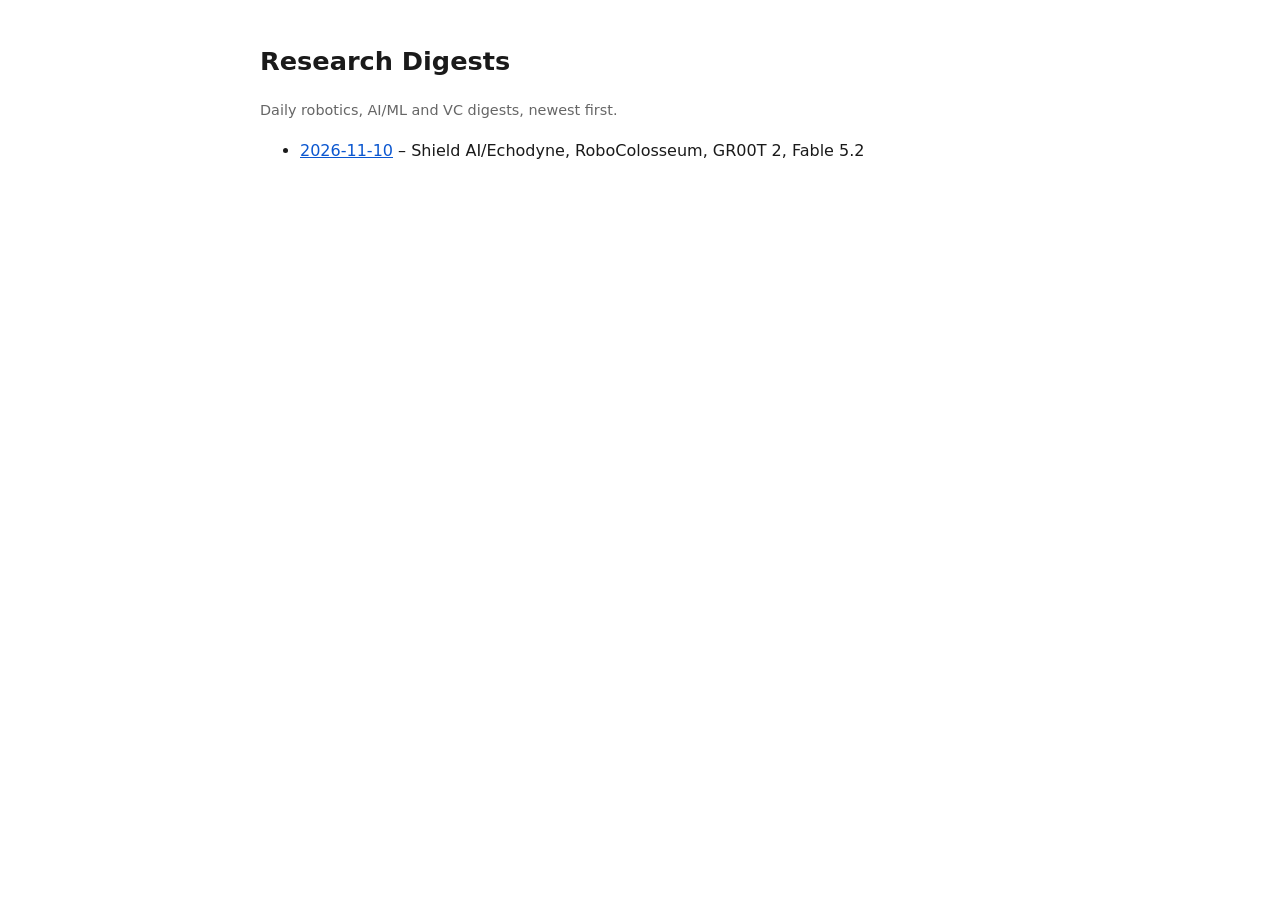
==== digest/index.html @ 41faff6c "Add files via upload" ====
<!doctype html>
<html lang="en"><head><meta charset="utf-8"><meta name="viewport" content="width=device-width,initial-scale=1">
<title>Research Digests</title><link rel="stylesheet" href="style.css"></head><body>
<h1>Research Digests</h1>
<p class="meta">Daily robotics, AI/ML and VC digests, newest first.</p>
<ul>
<li><a href="2026-11-10.html">2026-11-10</a> &ndash; Shield AI/Echodyne, RoboColosseum, GR00T 2, Fable 5.2</li>
</ul>
</body></html>
---- digest/style.css ----
:root{--bg:#fff;--fg:#1a1a1a;--mut:#666;--ln:#e5e5e5;--ac:#0b57d0}
@media(prefers-color-scheme:dark){:root{--bg:#111;--fg:#eee;--mut:#999;--ln:#2a2a2a;--ac:#8ab4f8}}
body{background:var(--bg);color:var(--fg);font:16px/1.6 system-ui,sans-serif;max-width:760px;margin:0 auto;padding:24px 16px}
h1{font-size:1.6rem}h2{font-size:1.2rem;border-bottom:1px solid var(--ln);padding-bottom:4px;margin-top:2rem}
a{color:var(--ac)}.meta,.note{color:var(--mut);font-size:.9rem}li{margin:.4rem 0}
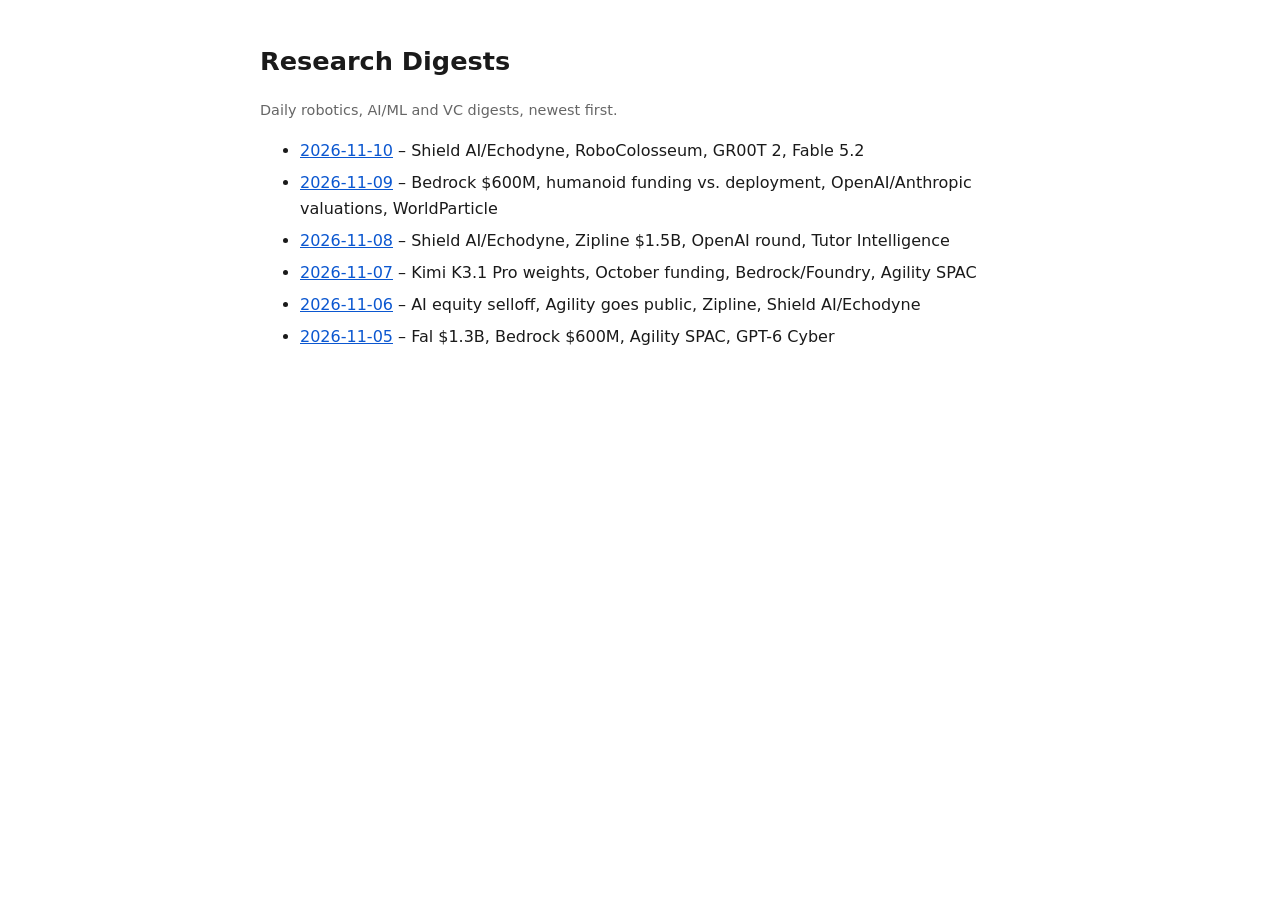
==== commit 66762abf: "Add Nov 5-9 daily digests and update index Co-Authored-By: Claude Sonnet 5.5 <noreply@anthropic.com>" ====
--- a/digest/index.html
+++ b/digest/index.html
@@ -5,5 +5,10 @@
 <p class="meta">Daily robotics, AI/ML and VC digests, newest first.</p>
 <ul>
 <li><a href="2026-11-10.html">2026-11-10</a> &ndash; Shield AI/Echodyne, RoboColosseum, GR00T 2, Fable 5.2</li>
+<li><a href="2026-11-09.html">2026-11-09</a> &ndash; Bedrock $600M, humanoid funding vs. deployment, OpenAI/Anthropic valuations, WorldParticle</li>
+<li><a href="2026-11-08.html">2026-11-08</a> &ndash; Shield AI/Echodyne, Zipline $1.5B, OpenAI round, Tutor Intelligence</li>
+<li><a href="2026-11-07.html">2026-11-07</a> &ndash; Kimi K3.1 Pro weights, October funding, Bedrock/Foundry, Agility SPAC</li>
+<li><a href="2026-11-06.html">2026-11-06</a> &ndash; AI equity selloff, Agility goes public, Zipline, Shield AI/Echodyne</li>
+<li><a href="2026-11-05.html">2026-11-05</a> &ndash; Fal $1.3B, Bedrock $600M, Agility SPAC, GPT-6 Cyber</li>
 </ul>
 </body></html>
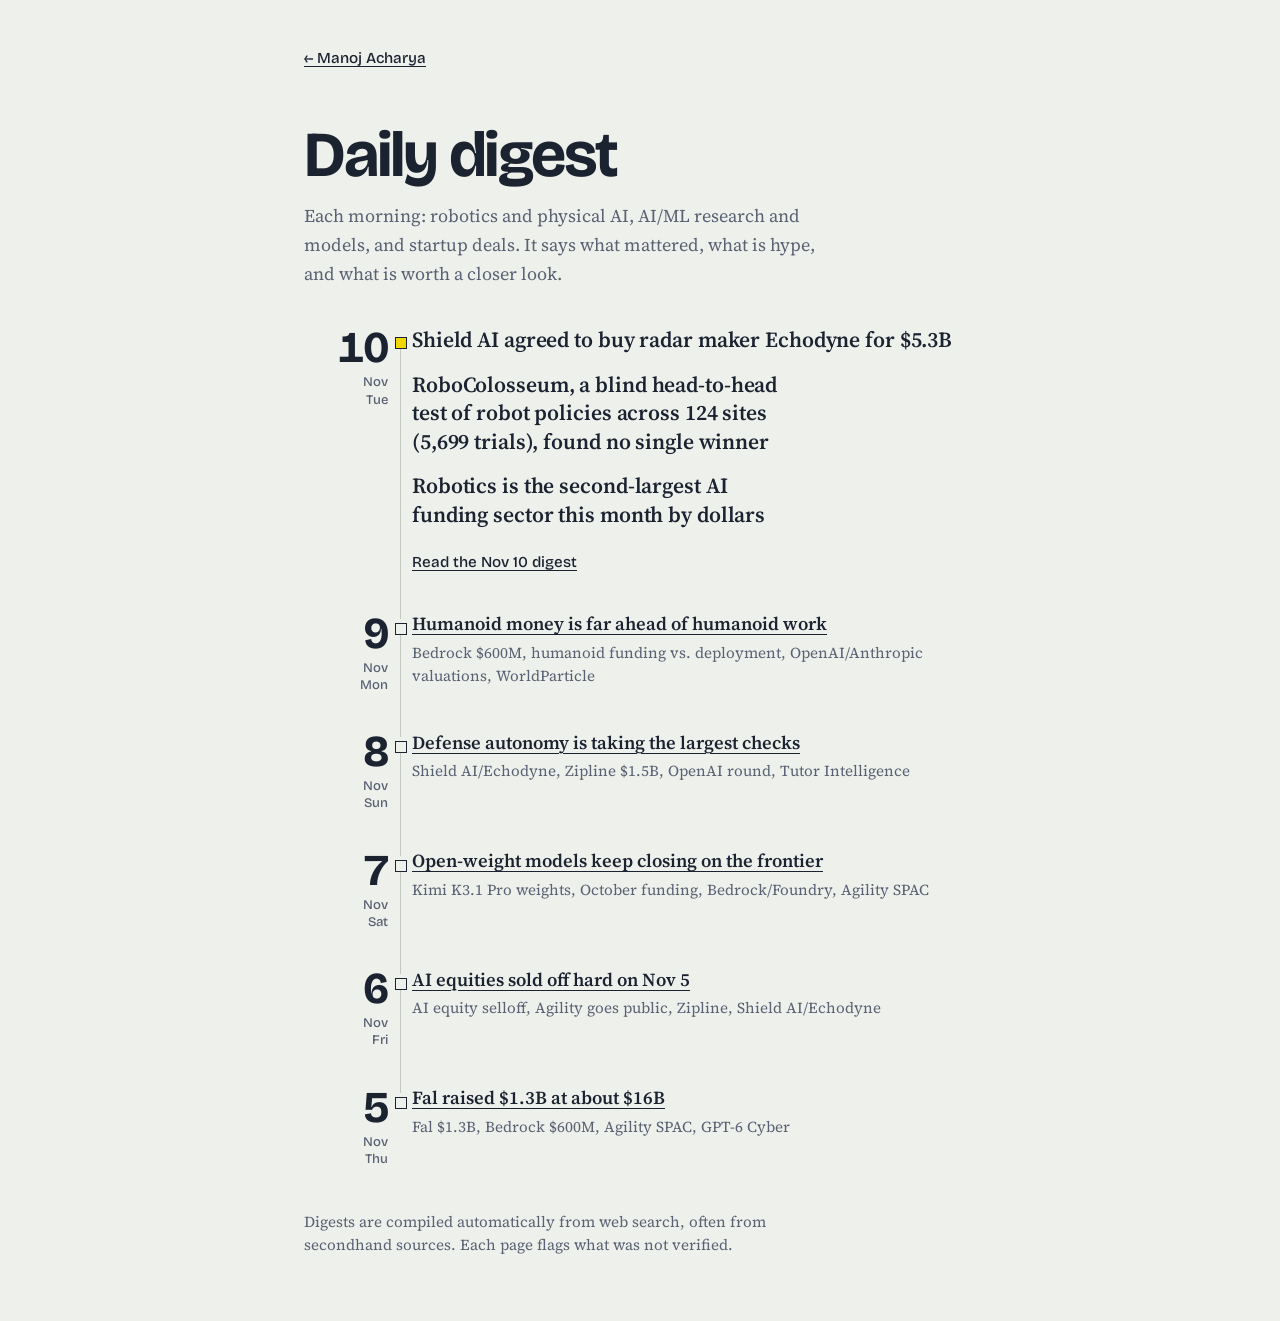
==== commit 0138a371: "Move dated digest log to digest/index.html; front page links to it Co-Authored-By: Claude Sonnet 5.5" ====
--- a/digest/index.html
+++ b/digest/index.html
@@ -1,14 +1,180 @@
 <!doctype html>
-<html lang="en"><head><meta charset="utf-8"><meta name="viewport" content="width=device-width,initial-scale=1">
-<title>Research Digests</title><link rel="stylesheet" href="style.css"></head><body>
-<h1>Research Digests</h1>
-<p class="meta">Daily robotics, AI/ML and VC digests, newest first.</p>
-<ul>
+<html lang="en">
+<head>
+<meta charset="utf-8">
+<meta name="viewport" content="width=device-width,initial-scale=1">
+<title>Daily digest</title>
+<meta name="description" content="A daily digest of robotics and physical AI, AI/ML research and models, and startup deals.">
+<meta name="color-scheme" content="light dark">
+<link rel="preconnect" href="https://fonts.googleapis.com">
+<link rel="preconnect" href="https://fonts.gstatic.com" crossorigin>
+<link rel="stylesheet" href="https://fonts.googleapis.com/css2?family=Bricolage+Grotesque:opsz,wght@12..96,500..800&family=Source+Serif+4:opsz,wght@8..60,400..650&display=swap">
+<style>
+:root{
+  --bg:#EEF0EC;--ink:#1B2230;--mut:#596172;--rule:#C3C8C1;--hi:#F2D600;
+  --display:"Bricolage Grotesque","Helvetica Neue",Arial,sans-serif;
+  --text:"Source Serif 4",Georgia,"Times New Roman",serif;
+  --rail:5.25rem;--gap:1.5rem;
+}
+@media (prefers-color-scheme:dark){
+  :root{--bg:#161A21;--ink:#E7EAEE;--mut:#9AA3B2;--rule:#2F3643}
+}
+*{box-sizing:border-box}
+html{-webkit-text-size-adjust:100%}
+body{margin:0;background:var(--bg);color:var(--ink);font:400 1.125rem/1.6 var(--text)}
+.wrap{max-width:46rem;margin:0 auto;padding:clamp(1.5rem,5vw,3rem) clamp(1.25rem,5vw,2rem) 4rem}
+
+a{color:inherit;text-decoration:underline;text-decoration-thickness:1px;text-underline-offset:.22em}
+a:hover{background:var(--hi);color:#1B2230;text-decoration-color:transparent}
+a:focus-visible{outline:2px solid var(--ink);outline-offset:3px}
+
+.back{font:500 .95rem/1.4 var(--display);margin:0 0 clamp(2rem,6vw,3.5rem)}
+h1{font:700 clamp(2.5rem,9vw,4rem)/.95 var(--display);letter-spacing:-.035em;margin:0 0 1rem}
+.intro{color:var(--mut);margin:0;max-width:34rem}
+
+.log{list-style:none;margin:2.5rem 0 0;padding:0}
+.entry{position:relative;display:grid;grid-template-columns:var(--rail) 1fr;column-gap:var(--gap);padding-bottom:2.4rem}
+.entry::before{content:"";position:absolute;left:calc(var(--rail) + var(--gap) / 2);top:.9rem;bottom:-.3rem;width:1px;background:var(--rule)}
+.entry::after{content:"";position:absolute;left:calc(var(--rail) + var(--gap) / 2 - 5px);top:.55rem;width:10px;height:10px;background:var(--bg);border:1.5px solid var(--ink)}
+.entry.latest::after{background:var(--hi)}
+.entry:last-child{padding-bottom:0}
+.entry:last-child::before{display:none}
+
+.when{display:flex;flex-direction:column;align-items:flex-end;text-align:right}
+.day{font:700 2.75rem/.9 var(--display);letter-spacing:-.04em;font-variant-numeric:tabular-nums}
+.mon,.wd{font:500 .82rem/1.3 var(--display);color:var(--mut)}
+.mon{margin-top:.4rem}
+
+.body{min-width:0;max-width:34rem}
+.tops{list-style:none;margin:0 0 1.1rem;padding:0}
+.tops li{font:600 1.35rem/1.32 var(--text);letter-spacing:-.005em;margin:0 0 1rem;text-wrap:balance}
+.tops li:first-child{margin-top:-.15rem}
+.open{font:500 .95rem/1.4 var(--display)}
+.lead{font:600 1.15rem/1.35 var(--text);margin:-.1rem 0 .3rem;text-wrap:balance}
+.sum{font-size:.95rem;line-height:1.5;color:var(--mut);margin:0}
+
+.note{color:var(--mut);font-size:.95rem;line-height:1.55;margin:2.6rem 0 0;max-width:34rem}
+
+/* Before the script runs (or without it) the list shows as plain rows. */
+.log > li:not(.entry){margin:.5rem 0}
+
+@media (max-width:34rem){
+  .entry{display:block;padding-bottom:2rem}
+  .entry::before,.entry::after{display:none}
+  .when{flex-direction:row;align-items:baseline;gap:.5rem;text-align:left;margin-bottom:.45rem}
+  .mon,.wd{margin:0}
+  .day{font-size:1.9rem}
+}
+</style>
+</head>
+<body>
+<div class="wrap">
+<p class="back"><a href="../">&larr; Manoj Acharya</a></p>
+<h1>Daily digest</h1>
+<p class="intro">Each morning: robotics and physical AI, AI/ML research and models, and startup deals. It says what mattered, what is hype, and what is worth a closer look.</p>
+
+<!-- To add a digest: save it as YYYY-MM-DD.html in this folder and add one row to this list, newest first.
+     The page reads the rows below and fetches each new digest's top three headlines itself. -->
+<ol class="log" id="log">
 <li><a href="2026-11-10.html">2026-11-10</a> &ndash; Shield AI/Echodyne, RoboColosseum, GR00T 2, Fable 5.2</li>
 <li><a href="2026-11-09.html">2026-11-09</a> &ndash; Bedrock $600M, humanoid funding vs. deployment, OpenAI/Anthropic valuations, WorldParticle</li>
 <li><a href="2026-11-08.html">2026-11-08</a> &ndash; Shield AI/Echodyne, Zipline $1.5B, OpenAI round, Tutor Intelligence</li>
 <li><a href="2026-11-07.html">2026-11-07</a> &ndash; Kimi K3.1 Pro weights, October funding, Bedrock/Foundry, Agility SPAC</li>
 <li><a href="2026-11-06.html">2026-11-06</a> &ndash; AI equity selloff, Agility goes public, Zipline, Shield AI/Echodyne</li>
 <li><a href="2026-11-05.html">2026-11-05</a> &ndash; Fal $1.3B, Bedrock $600M, Agility SPAC, GPT-6 Cyber</li>
-</ul>
-</body></html>
+</ol>
+
+<p class="note">Digests are compiled automatically from web search, often from secondhand sources. Each page flags what was not verified.</p>
+</div>
+
+<script type="application/json" id="seed">{"2026-11-10": ["Shield AI agreed to buy radar maker Echodyne for $5.3B", "RoboColosseum, a blind head-to-head test of robot policies across 124 sites (5,699 trials), found no single winner", "Robotics is the second-largest AI funding sector this month by dollars"], "2026-11-09": ["Humanoid money is far ahead of humanoid work", "Heavy-equipment autonomy is where the real money is going", "Frontier-lab valuations are wobbling at the top"], "2026-11-08": ["Defense autonomy is taking the largest checks", "Zipline raised $1.5B at a $21.5B post-money valuation", "OpenAI's round is still open"], "2026-11-07": ["Open-weight models keep closing on the frontier", "Money is still concentrating in a few huge rounds", "Physical AI is shifting from model demos to capital-heavy operations"], "2026-11-06": ["AI equities sold off hard on Nov 5", "Agility Robotics is now the first pure-play humanoid public company", "Physical-AI and defense-autonomy money is still flowing despite the selloff"], "2026-11-05": ["Fal raised $1.3B at about $16B", "Physical-AI money is flowing to deployable, narrow autonomy, not generic humanoids", "Agility Robotics' SPAC close and Nasdaq debut was scheduled for Nov 4–5 (unverified)"]}</script>
+<script>
+(function () {
+  var log = document.getElementById('log');
+  var seedEl = document.getElementById('seed');
+  if (!log || !window.fetch || !window.DOMParser) return;
+  var seed = {};
+  try { seed = JSON.parse(seedEl.textContent); } catch (e) {}
+
+  function el(tag, cls, text) {
+    var e = document.createElement(tag);
+    if (cls) e.className = cls;
+    if (text != null) e.textContent = text;
+    return e;
+  }
+  function parts(date) {
+    var p = date.split('-').map(Number);
+    var t = new Date(Date.UTC(p[0], p[1] - 1, p[2]));
+    var f = function (o) { o.timeZone = 'UTC'; return t.toLocaleDateString('en-US', o); };
+    return { day: String(p[2]), mon: f({ month: 'short' }), wd: f({ weekday: 'short' }),
+             long: f({ month: 'short', day: 'numeric' }) };
+  }
+  function tidy(t) {
+    t = t.trim().replace(/\.$/, '');
+    var m = /\s*\(([^)]*)\)$/.exec(t);
+    if (m && !/^(unverified|reported)$/i.test(m[1])) t = t.slice(0, m.index);
+    return t;
+  }
+
+  var rows = [].slice.call(log.children).map(function (li) {
+    var a = li.querySelector('a');
+    var m = a && /^\d{4}-\d\d-\d\d/.exec(a.textContent.trim());
+    if (!m) return null;
+    var summary = li.textContent.replace(a.textContent, '').replace(/^\s*[–—-]\s*/, '').trim();
+    return { date: m[0], summary: summary, leads: seed[m[0]] || null };
+  }).filter(Boolean);
+  if (!rows.length) return;
+  rows.sort(function (a, b) { return a.date < b.date ? 1 : -1; });
+
+  function render() {
+    log.textContent = '';
+    rows.forEach(function (e, i) {
+      var p = parts(e.date), page = e.date + '.html';
+      var li = el('li', i === 0 ? 'entry latest' : 'entry');
+      var when = el('time', 'when');
+      when.setAttribute('datetime', e.date);
+      when.appendChild(el('span', 'day', p.day));
+      when.appendChild(el('span', 'mon', p.mon));
+      when.appendChild(el('span', 'wd', p.wd));
+      li.appendChild(when);
+      var body = el('div', 'body');
+      var leads = e.leads && e.leads.length ? e.leads : [e.summary];
+      if (i === 0) {
+        var ul = el('ul', 'tops');
+        leads.forEach(function (h) { ul.appendChild(el('li', null, h)); });
+        body.appendChild(ul);
+        var open = el('a', 'open', 'Read the ' + p.long + ' digest');
+        open.href = page;
+        body.appendChild(open);
+      } else {
+        var lead = el('p', 'lead');
+        var a = el('a', null, leads[0]);
+        a.href = page;
+        lead.appendChild(a);
+        body.appendChild(lead);
+        body.appendChild(el('p', 'sum', e.summary));
+      }
+      li.appendChild(body);
+      log.appendChild(li);
+    });
+  }
+
+  render();
+
+  // Digests added since this page was built: read their headlines directly.
+  var missing = rows.filter(function (r) { return !r.leads; });
+  if (!missing.length) return;
+  Promise.all(missing.map(function (r) {
+    return fetch(r.date + '.html', { cache: 'no-cache' }).then(function (res) {
+      if (!res.ok) throw new Error(res.status);
+      return res.text();
+    }).then(function (text) {
+      var d = new DOMParser().parseFromString(text, 'text/html');
+      r.leads = [].slice.call(d.querySelectorAll('ol > li > b')).slice(0, 3)
+        .map(function (b) { return tidy(b.textContent); });
+    }).catch(function () { r.leads = []; });
+  })).then(render);
+})();
+</script>
+</body>
+</html>
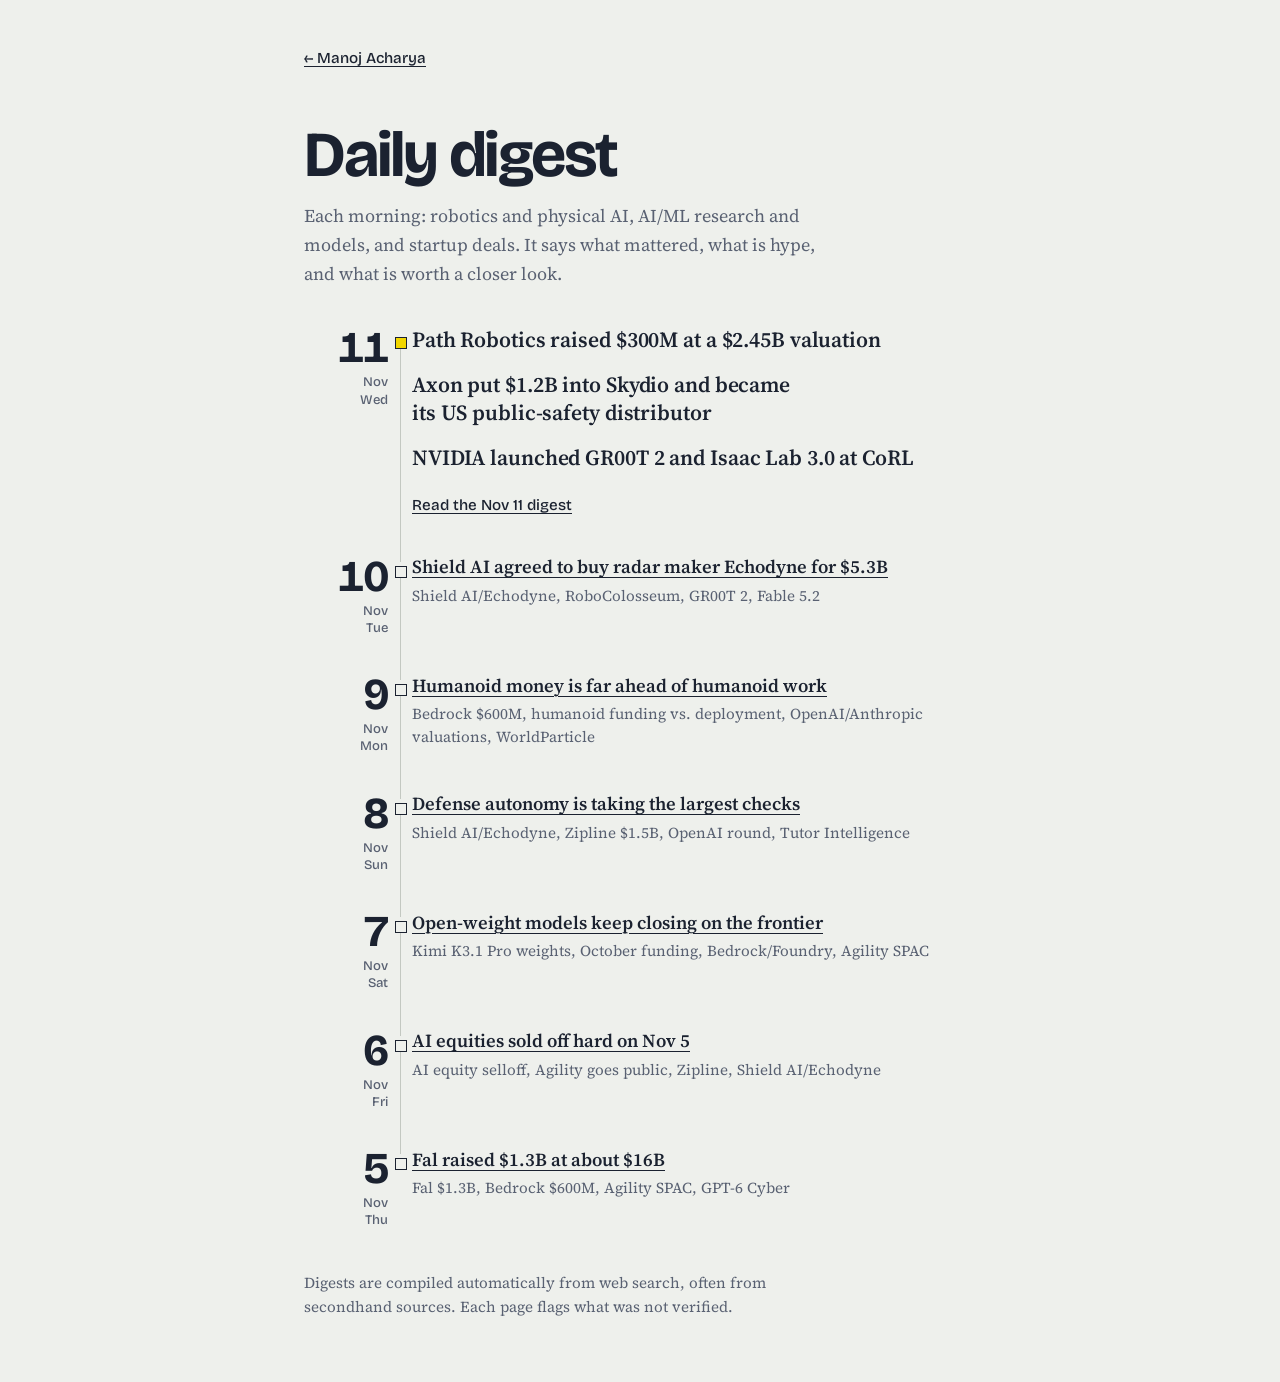
==== commit fc2f5614: "Add 2026-11-11 digest Co-Authored-By: Claude Sonnet 5.5 <noreply@anthropic.com> Claude-Session: http" ====
--- a/digest/index.html
+++ b/digest/index.html
@@ -76,6 +76,7 @@
 <!-- To add a digest: save it as YYYY-MM-DD.html in this folder and add one row to this list, newest first.
      The page reads the rows below and fetches each new digest's top three headlines itself. -->
 <ol class="log" id="log">
+<li><a href="2026-11-11.html">2026-11-11</a> &ndash; Path Robotics $300M, Axon/Skydio, GR00T 2, Mercor $750M</li>
 <li><a href="2026-11-10.html">2026-11-10</a> &ndash; Shield AI/Echodyne, RoboColosseum, GR00T 2, Fable 5.2</li>
 <li><a href="2026-11-09.html">2026-11-09</a> &ndash; Bedrock $600M, humanoid funding vs. deployment, OpenAI/Anthropic valuations, WorldParticle</li>
 <li><a href="2026-11-08.html">2026-11-08</a> &ndash; Shield AI/Echodyne, Zipline $1.5B, OpenAI round, Tutor Intelligence</li>
